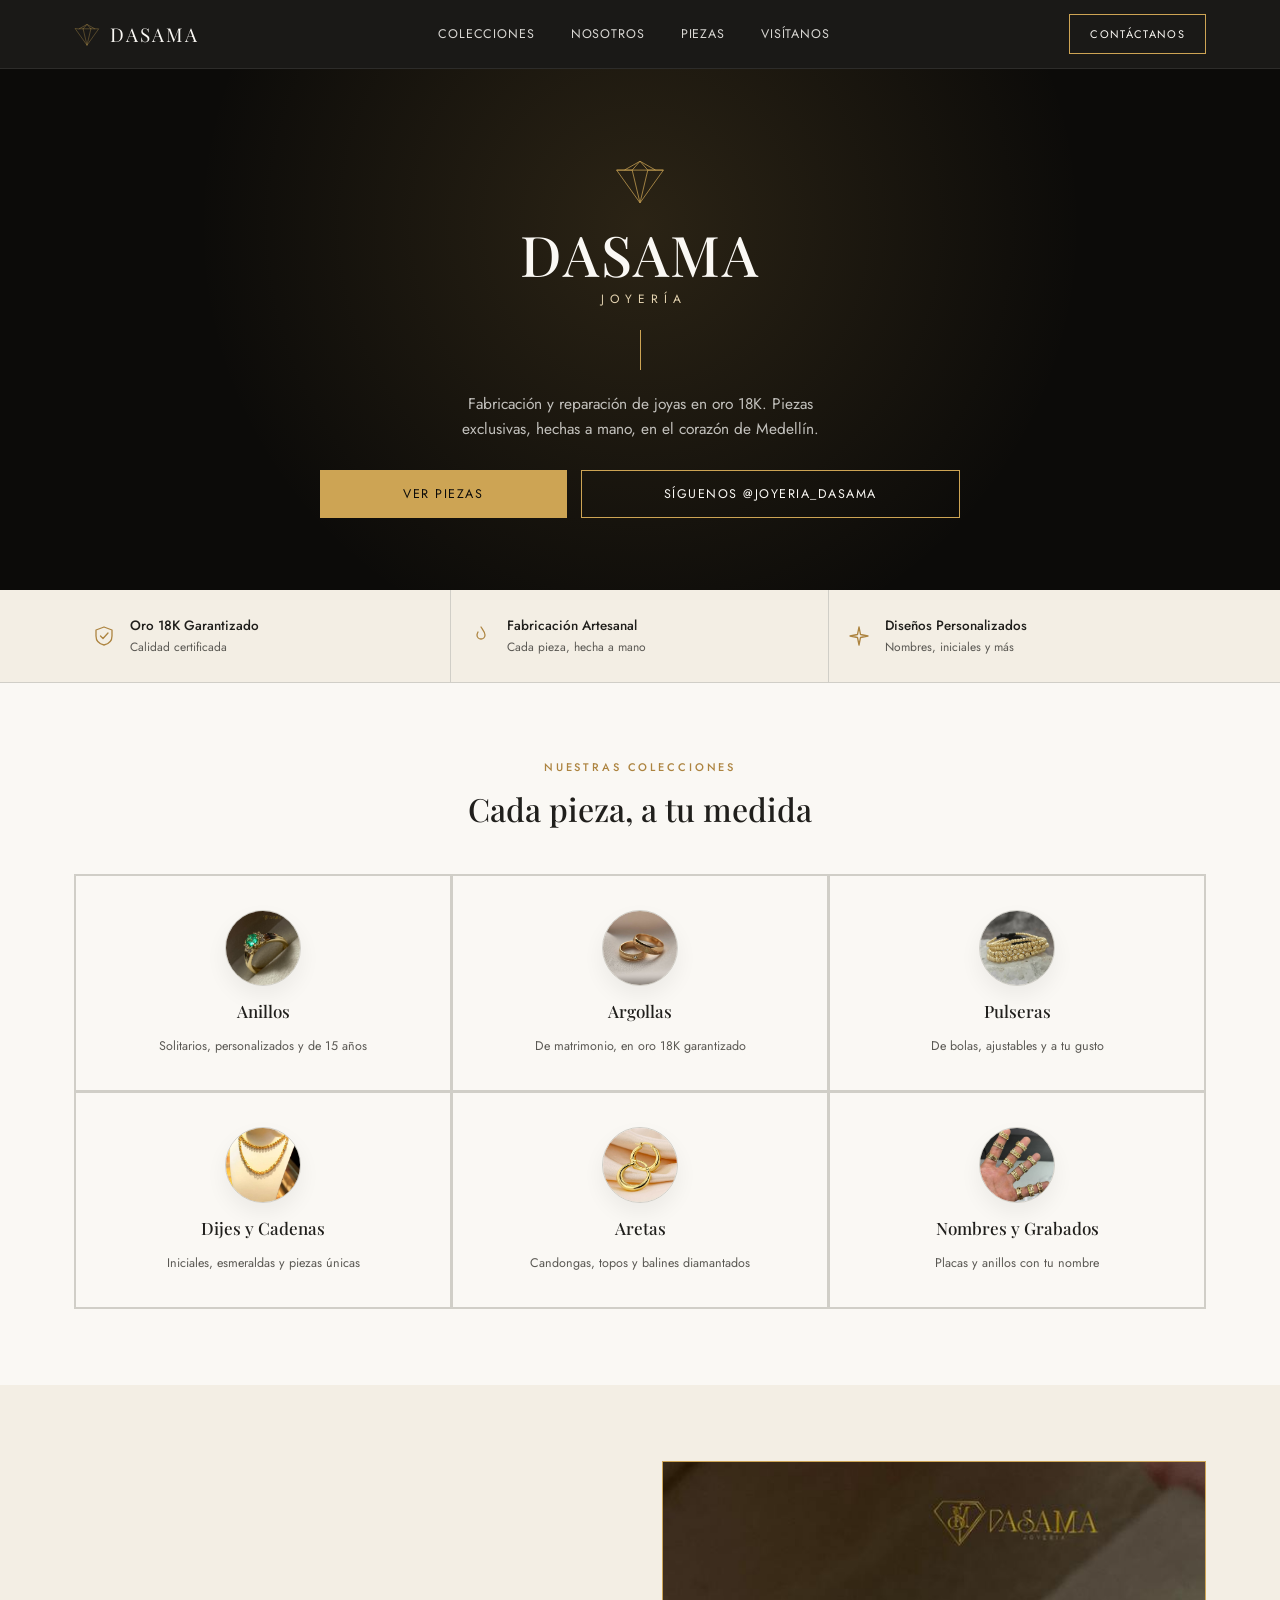
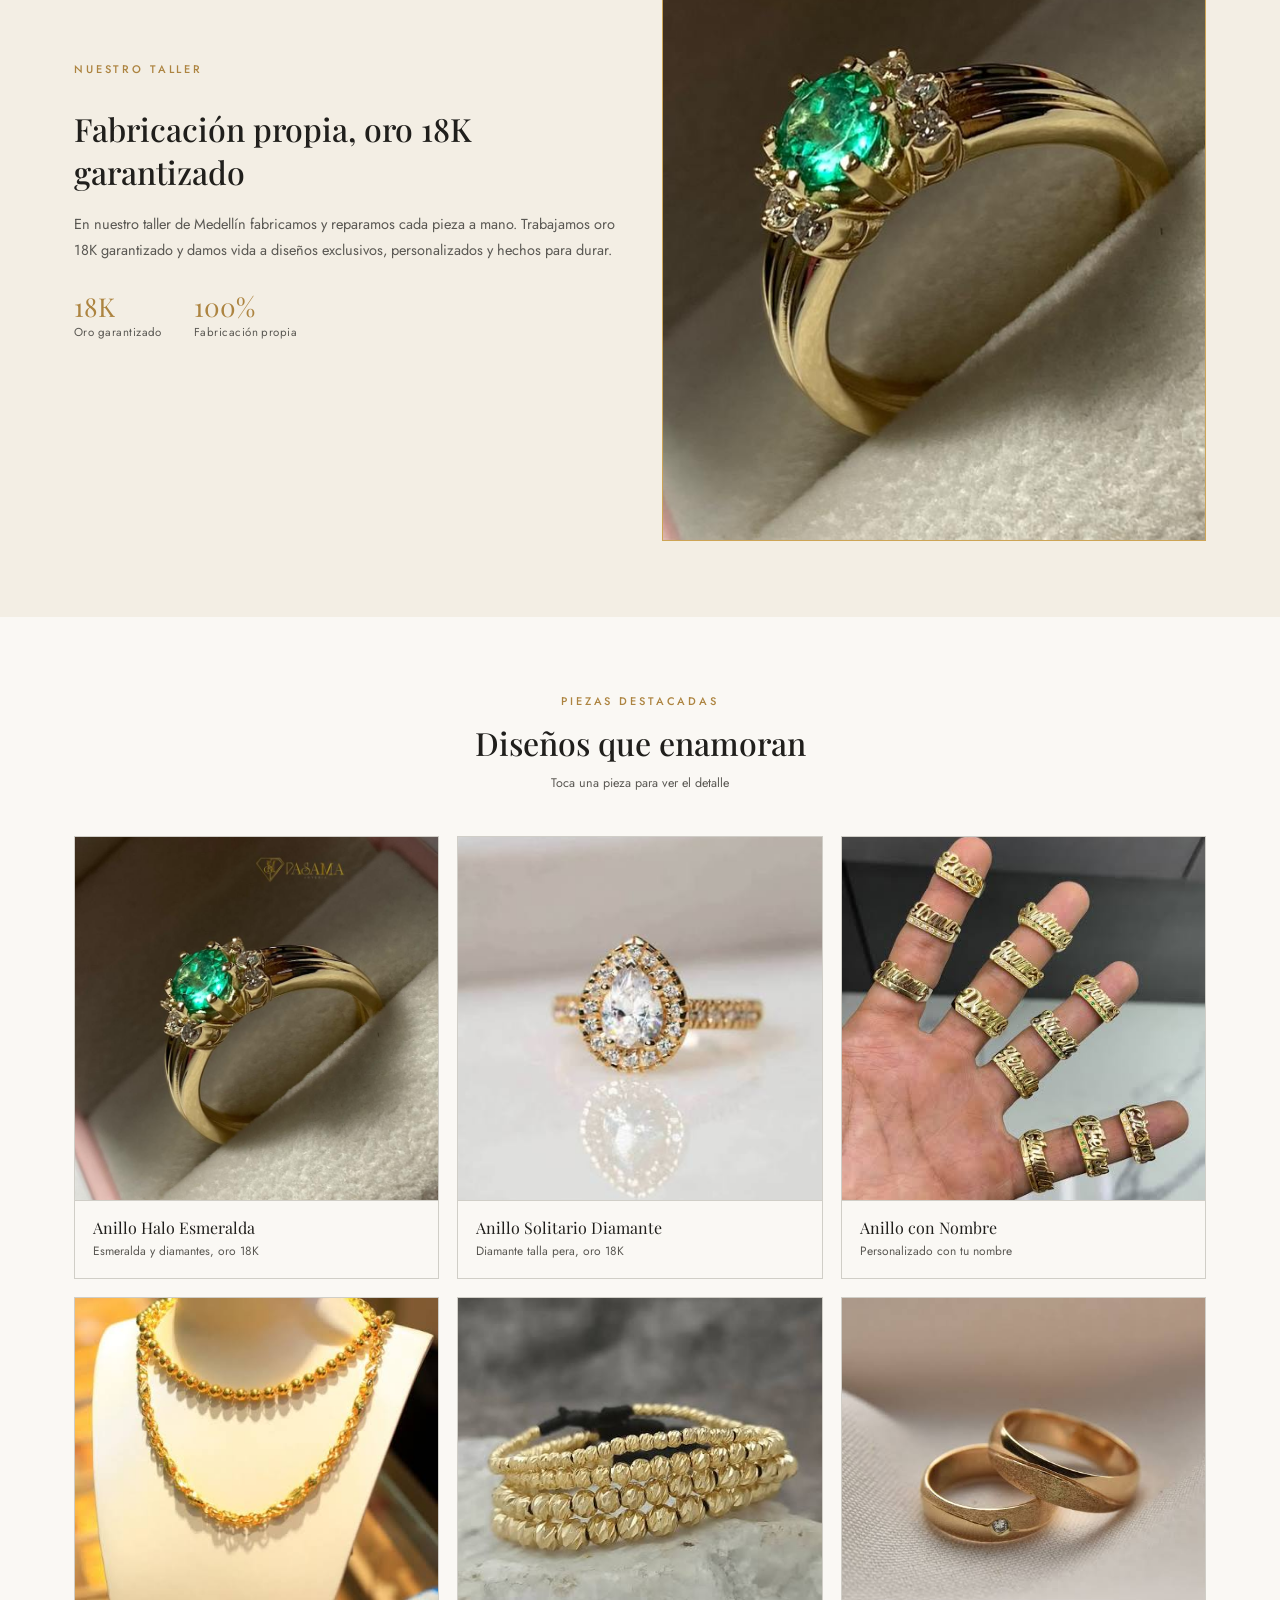
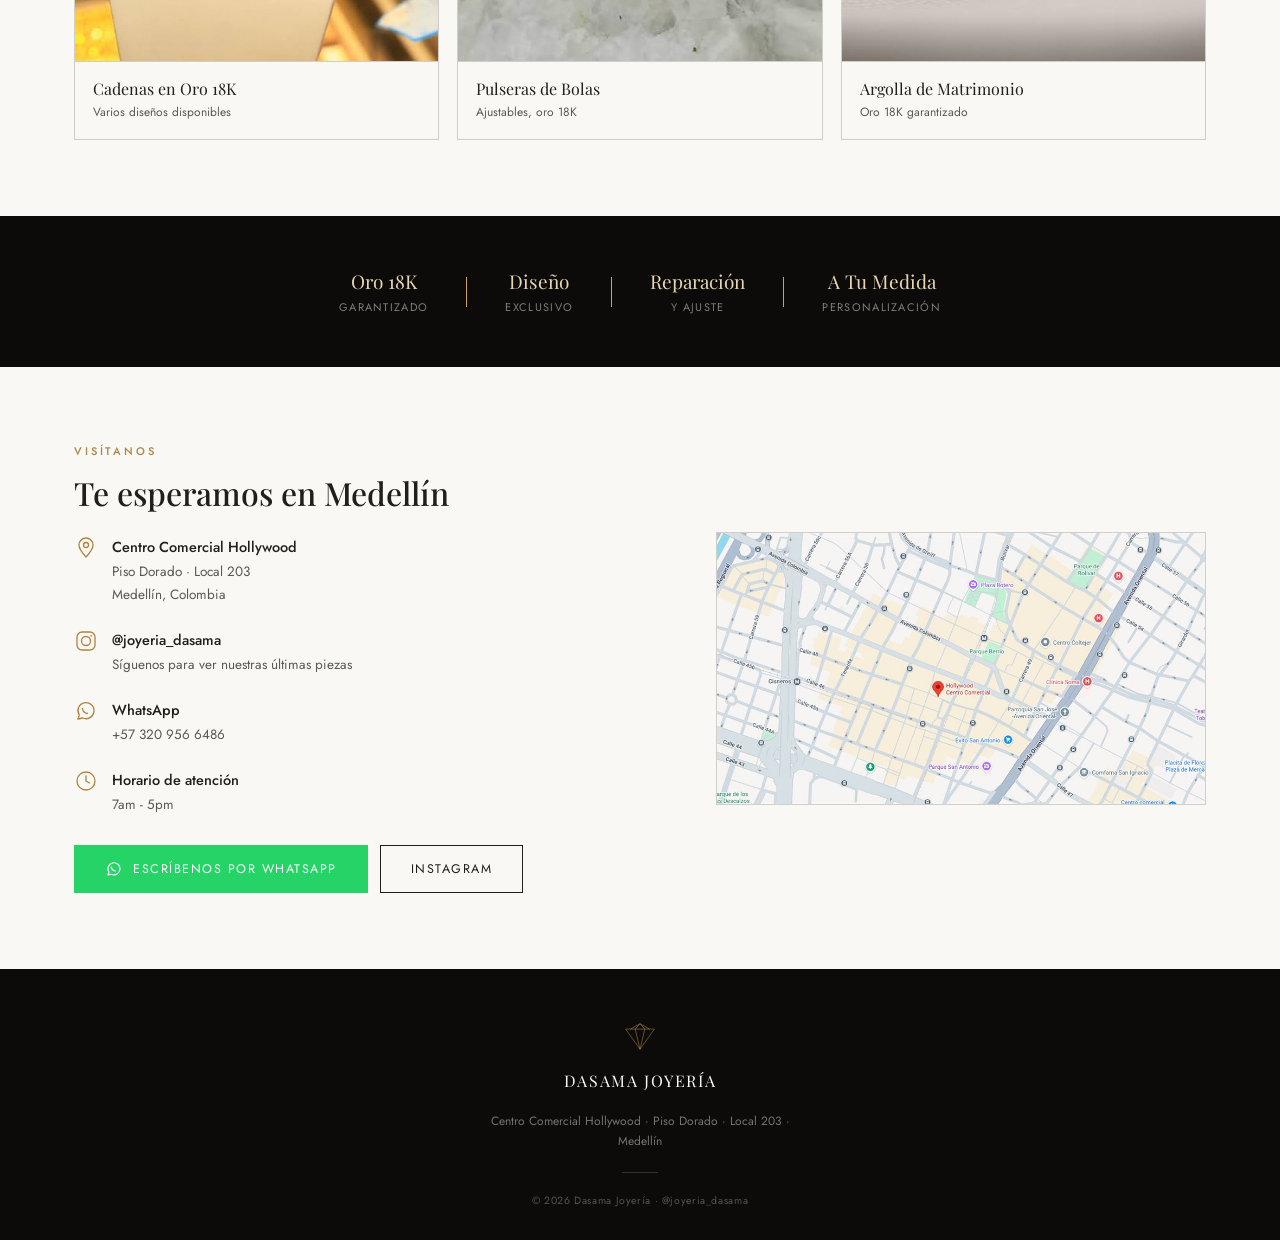
==== index.html @ 976add79 "vista previa" ====
<!DOCTYPE html>
<html lang="es">
<head>
  <meta charset="UTF-8">
  <meta name="viewport" content="width=device-width, initial-scale=1.0">
  <title>Dasama Joyería</title>
  <meta name="description" content="Dasama Joyería — fabricación y reparación de joyas en oro 18K. Centro Comercial Hollywood, Piso Dorado, Local 203, Medellín.">
  <link rel="icon" href="data:image/svg+xml,%3Csvg xmlns='http://www.w3.org/2000/svg' viewBox='0 0 100 90'%3E%3Cpath d='M20 25 L50 8 L80 25 L95 25 L50 88 L5 25 Z' fill='none' stroke='%23111' stroke-width='4'/%3E%3C/svg%3E">
  <link rel="preconnect" href="https://fonts.googleapis.com">
  <link rel="stylesheet" href="https://fonts.googleapis.com/css2?family=Playfair+Display:wght@400;500;600;700&family=Jost:wght@300;400;500;600&display=swap">
  <link rel="stylesheet" href="styles.css">
</head>
<body>

<div class="page">

  <!-- NAV -->
  <header class="nav">
    <div class="container nav-inner">
      <div class="brand">
        <svg class="icon" viewBox="0 0 100 90" style="width:26px; height:24px; stroke:var(--gold);">
          <path d="M20 25 L50 8 L80 25 L95 25 L50 88 L5 25 Z"/>
          <path d="M20 25 L80 25"/>
          <path d="M35 25 L50 8 L65 25"/>
          <path d="M35 25 L50 88"/>
          <path d="M65 25 L50 88"/>
        </svg>
        <span class="brand-name">DASAMA</span>
      </div>
      <nav class="nav-links" id="navLinks">
        <a href="#colecciones">Colecciones</a>
        <a href="#taller">Nosotros</a>
        <a href="#destacados">Piezas</a>
        <a href="#visitanos">Visítanos</a>
      </nav>
      <a href="#visitanos" class="btn btn-outline nav-cta">Contáctanos</a>
      <button class="nav-burger" id="navBurger" aria-label="Abrir menú" aria-expanded="false" aria-controls="navLinks">
        <svg viewBox="0 0 24 24" class="burger-icon"><path d="M4 7h16"/><path d="M4 12h16"/><path d="M4 17h16"/></svg>
      </button>
    </div>
  </header>

  <!-- HERO -->
  <section class="hero">
    <div class="hero-glow"></div>
    <div class="hero-inner">
      <svg viewBox="0 0 100 90" class="hero-mark">
        <path d="M20 25 L50 8 L80 25 L95 25 L50 88 L5 25 Z"/>
        <path d="M20 25 L80 25"/>
        <path d="M35 25 L50 8 L65 25"/>
        <path d="M35 25 L50 88"/>
        <path d="M65 25 L50 88"/>
        <path d="M5 25 L35 25"/>
        <path d="M65 25 L95 25"/>
      </svg>
      <div class="hero-word">
        <h1 class="hero-title">DASAMA</h1>
        <p class="hero-sub">Joyería</p>
      </div>
      <div class="divider"></div>
      <p class="hero-tagline">Fabricación y reparación de joyas en oro 18K. Piezas exclusivas, hechas a mano, en el corazón de Medellín.</p>
      <div class="hero-actions">
        <a href="#destacados" class="btn btn-gold">Ver Piezas</a>
        <a href="https://www.instagram.com/joyeria_dasama/" target="_blank" rel="noopener" class="btn btn-outline">Síguenos @joyeria_dasama</a>
      </div>
    </div>
  </section>

  <!-- TRUST STRIP -->
  <section class="trust">
    <div class="container trust-grid">
      <div class="trust-item">
        <svg class="icon" viewBox="0 0 24 24"><path d="M12 3 L20 6 V12 C20 17 16.5 20 12 21 C7.5 20 4 17 4 12 V6 Z"/><path d="M8.5 12 L11 14.5 L16 9"/></svg>
        <div>
          <p class="trust-title">Oro 18K Garantizado</p>
          <p class="trust-sub">Calidad certificada</p>
        </div>
      </div>
      <div class="trust-item">
        <svg class="icon" viewBox="0 0 24 24"><path d="M12 3c2 3 4 5 4 8a4 4 0 0 1-8 0c0-1 .5-2 1-3"/></svg>
        <div>
          <p class="trust-title">Fabricación Artesanal</p>
          <p class="trust-sub">Cada pieza, hecha a mano</p>
        </div>
      </div>
      <div class="trust-item">
        <svg class="icon" viewBox="0 0 24 24"><path d="M12 3 L13.5 10.5 L21 12 L13.5 13.5 L12 21 L10.5 13.5 L3 12 L10.5 10.5 Z"/></svg>
        <div>
          <p class="trust-title">Diseños Personalizados</p>
          <p class="trust-sub">Nombres, iniciales y más</p>
        </div>
      </div>
    </div>
  </section>

  <!-- COLECCIONES -->
  <section id="colecciones" class="section">
    <div class="container">
      <div class="section-head">
        <p class="eyebrow">Nuestras Colecciones</p>
        <h2 class="section-title">Cada pieza, a tu medida</h2>
      </div>
      <div class="grid grid-6 grid-lines">

        <div class="card coll-card">
          <span class="medal">
            <img src="images/anillo-esmeralda.jpg" alt="Anillos Dasama Joyería">
          </span>
          <h3>Anillos</h3>
          <p class="muted">Solitarios, personalizados y de 15 años</p>
        </div>

        <div class="card coll-card">
          <span class="medal">
            <img src="images/argolla-matrimonio.jpg" alt="Argollas Dasama Joyería">
          </span>
          <h3>Argollas</h3>
          <p class="muted">De matrimonio, en oro 18K garantizado</p>
        </div>

        <div class="card coll-card">
          <span class="medal">
            <img src="images/manillas.jpg" alt="Pulseras Dasama Joyería">
          </span>
          <h3>Pulseras</h3>
          <p class="muted">De bolas, ajustables y a tu gusto</p>
        </div>

        <div class="card coll-card">
          <span class="medal">
            <img src="images/cadena.jpg" alt="Dijes y cadenas Dasama Joyería">
          </span>
          <h3>Dijes y Cadenas</h3>
          <p class="muted">Iniciales, esmeraldas y piezas únicas</p>
        </div>

        <div class="card coll-card">
          <span class="medal">
            <img src="images/aretes.jpg" alt="Aretas Dasama Joyería">
          </span>
          <h3>Aretas</h3>
          <p class="muted">Candongas, topos y balines diamantados</p>
        </div>

        <div class="card coll-card">
          <span class="medal">
            <img src="images/anillo-nombre.jpg" alt="Nombres y grabados Dasama Joyería">
          </span>
          <h3>Nombres y Grabados</h3>
          <p class="muted">Placas y anillos con tu nombre</p>
        </div>

      </div>
    </div>
  </section>

  <!-- TALLER / SOBRE NOSOTROS -->
  <section id="taller" class="section section-cream">
    <div class="container split">
      <div class="taller-copy">
        <p class="eyebrow">Nuestro Taller</p>
        <h2 class="section-title">Fabricación propia, oro 18K garantizado</h2>
        <p class="body-text">En nuestro taller de Medellín fabricamos y reparamos cada pieza a mano. Trabajamos oro 18K garantizado y damos vida a diseños exclusivos, personalizados y hechos para durar.</p>
        <div class="stat-row">
          <div>
            <p class="stat-num">18K</p>
            <p class="stat-label">Oro garantizado</p>
          </div>
          <div>
            <p class="stat-num">100%</p>
            <p class="stat-label">Fabricación propia</p>
          </div>
        </div>
      </div>
      <div class="taller-photo">
        <img src="images/anillo-esmeralda.jpg" alt="Anillo en oro 18K con esmeralda, fabricado por Dasama Joyería" loading="lazy">
      </div>
    </div>
  </section>

  <!-- DESTACADOS -->
  <section id="destacados" class="section">
    <div class="container">
      <div class="section-head">
        <p class="eyebrow">Piezas Destacadas</p>
        <h2 class="section-title">Diseños que enamoran</h2>
        <p class="section-hint">Toca una pieza para ver el detalle</p>
      </div>

      <div class="grid grid-6 grid-gap">

        <a class="product-card" href="producto.html?p=anillo-halo-esmeralda">
          <span class="product-thumb">
            <img src="images/anillo-esmeralda.jpg" alt="Anillo Halo Esmeralda, Dasama Joyería">
          </span>
          <span class="product-info">
            <span class="product-name">Anillo Halo Esmeralda</span>
            <span class="product-tag">Esmeralda y diamantes, oro 18K</span>
          </span>
        </a>

        <a class="product-card" href="producto.html?p=anillo-solitario-diamante">
          <span class="product-thumb">
            <img src="images/anillo-diamante-pera.jpg" alt="Anillo Solitario Diamante, Dasama Joyería">
          </span>
          <span class="product-info">
            <span class="product-name">Anillo Solitario Diamante</span>
            <span class="product-tag">Diamante talla pera, oro 18K</span>
          </span>
        </a>

        <a class="product-card" href="producto.html?p=anillo-con-nombre">
          <span class="product-thumb">
            <img src="images/anillo-nombre.jpg" alt="Anillo con Nombre, Dasama Joyería">
          </span>
          <span class="product-info">
            <span class="product-name">Anillo con Nombre</span>
            <span class="product-tag">Personalizado con tu nombre</span>
          </span>
        </a>

        <a class="product-card" href="producto.html?p=cadenas-oro-18k">
          <span class="product-thumb">
            <img src="images/cadena.jpg" alt="Cadenas en Oro 18K, Dasama Joyería">
          </span>
          <span class="product-info">
            <span class="product-name">Cadenas en Oro 18K</span>
            <span class="product-tag">Varios diseños disponibles</span>
          </span>
        </a>

        <a class="product-card" href="producto.html?p=pulseras-de-bolas">
          <span class="product-thumb">
            <img src="images/manillas.jpg" alt="Pulseras de Bolas, Dasama Joyería">
          </span>
          <span class="product-info">
            <span class="product-name">Pulseras de Bolas</span>
            <span class="product-tag">Ajustables, oro 18K</span>
          </span>
        </a>

        <a class="product-card" href="producto.html?p=argolla-matrimonio">
          <span class="product-thumb">
            <img src="images/argolla-matrimonio.jpg" alt="Argolla de Matrimonio, Dasama Joyería">
          </span>
          <span class="product-info">
            <span class="product-name">Argolla de Matrimonio</span>
            <span class="product-tag">Oro 18K garantizado</span>
          </span>
        </a>

      </div>
    </div>
  </section>

  <!-- GARANTIA BAND -->
  <section class="promise">
    <div class="container promise-row">
      <div class="promise-item">
        <p class="promise-num">Oro 18K</p>
        <p class="promise-label">Garantizado</p>
      </div>
      <div class="divider promise-divider"></div>
      <div class="promise-item">
        <p class="promise-num">Diseño</p>
        <p class="promise-label">Exclusivo</p>
      </div>
      <div class="divider promise-divider"></div>
      <div class="promise-item">
        <p class="promise-num">Reparación</p>
        <p class="promise-label">Y Ajuste</p>
      </div>
      <div class="divider promise-divider"></div>
      <div class="promise-item">
        <p class="promise-num">A Tu Medida</p>
        <p class="promise-label">Personalización</p>
      </div>
    </div>
  </section>

  <!-- VISITANOS -->
  <section id="visitanos" class="section">
    <div class="container split split-reverse">
      <div class="visit-copy">
        <div>
          <p class="eyebrow">Visítanos</p>
          <h2 class="section-title">Te esperamos en Medellín</h2>
        </div>
        <div class="visit-row">
          <svg class="icon" viewBox="0 0 24 24"><path d="M12 21s7-7.5 7-12a7 7 0 1 0-14 0c0 4.5 7 12 7 12z"/><circle cx="12" cy="9" r="2.5"/></svg>
          <div>
            <p class="visit-title">Centro Comercial Hollywood</p>
            <p class="visit-sub">Piso Dorado · Local 203<br>Medellín, Colombia</p>
          </div>
        </div>
        <div class="visit-row">
          <svg class="icon" viewBox="0 0 24 24"><rect x="3" y="3" width="18" height="18" rx="5"/><circle cx="12" cy="12" r="4.5"/><circle cx="17.2" cy="6.8" r="0.9" fill="var(--gold-2)" stroke="none"/></svg>
          <div>
            <p class="visit-title">@joyeria_dasama</p>
            <p class="visit-sub">Síguenos para ver nuestras últimas piezas</p>
          </div>
        </div>
        <div class="visit-row">
          <svg class="icon" viewBox="0 0 24 24"><path d="M4 20l1.3-3.9A8 8 0 1 1 8.7 19L4 20z"/><path d="M8.5 9.5c.3 2.5 2.5 4.7 5 5"/></svg>
          <div>
            <p class="visit-title">WhatsApp</p>
            <p class="visit-sub">+57 320 956 6486</p>
          </div>
        </div>
        <div class="visit-row">
          <svg class="icon" viewBox="0 0 24 24"><circle cx="12" cy="12" r="9"/><path d="M12 7v5l3.5 2"/></svg>
          <div>
            <p class="visit-title">Horario de atención</p>
            <p class="visit-sub">7am - 5pm</p>
          </div>
        </div>
        <div class="visit-actions">
          <a href="https://wa.me/573209566486" target="_blank" rel="noopener" class="btn btn-whatsapp">
            <svg viewBox="0 0 24 24" class="wa-icon"><path d="M4 20l1.3-3.9A8 8 0 1 1 8.7 19L4 20z"/><path d="M8.5 9.5c.3 2.5 2.5 4.7 5 5"/></svg>
            Escríbenos por WhatsApp
          </a>
          <a href="https://www.instagram.com/joyeria_dasama/" target="_blank" rel="noopener" class="btn btn-outline-dark">Instagram</a>
        </div>
      </div>
      <a class="visit-map" href="https://www.google.com/maps/search/?api=1&query=Centro+Comercial+Hollywood+Medell%C3%ADn" target="_blank" rel="noopener">
        <img src="images/mapa-ubicacion.jpg" alt="Ubicación de Dasama Joyería, Centro Comercial Hollywood, Medellín">
      </a>
    </div>
  </section>

  <!-- FOOTER -->
  <footer class="footer">
    <div class="container footer-inner">
      <svg viewBox="0 0 100 90" class="footer-mark">
        <path d="M20 25 L50 8 L80 25 L95 25 L50 88 L5 25 Z"/>
        <path d="M20 25 L80 25"/>
        <path d="M35 25 L50 8 L65 25"/>
        <path d="M35 25 L50 88"/>
        <path d="M65 25 L50 88"/>
      </svg>
      <p class="footer-brand">DASAMA JOYERÍA</p>
      <p class="footer-address">Centro Comercial Hollywood · Piso Dorado · Local 203 · Medellín</p>
      <div class="footer-rule"></div>
      <p class="footer-copy">© 2026 Dasama Joyería · @joyeria_dasama</p>
    </div>
  </footer>

</div>

<script src="script.js"></script>
</body>
</html>
---- styles.css ----
:root{
  --black: oklch(15% 0.004 90);
  --white: oklch(98% 0.006 90);
  --cream: oklch(95% 0.014 85);
  --ink: oklch(24% 0.006 90);
  --sub: oklch(46% 0.008 90);
  --gold: oklch(74% 0.11 82);
  --gold-2: oklch(64% 0.10 78);
  --gold-soft: oklch(88% 0.05 85);
  --line: oklch(85% 0.01 90);
  --nav-h: 68px;
}

*{box-sizing:border-box;}
html{scroll-behavior:smooth;}
body{
  margin:0;
  font-family:'Jost','Century Gothic',sans-serif;
  color:var(--ink);
  background:var(--white);
  -webkit-font-smoothing:antialiased;
}
h1,h2,h3{font-family:'Playfair Display',Georgia,serif;margin:0;font-weight:500;}
p{margin:0;}
img{max-width:100%;display:block;}

a{color:var(--gold-2);text-decoration:none;}
a:hover{color:var(--gold);}

.page{width:100%;overflow:hidden;}
.container{max-width:1180px;margin:0 auto;padding:0 24px;}

.eyebrow{font-size:11px;letter-spacing:.26em;text-transform:uppercase;color:var(--gold-2);font-weight:500;}

.divider{width:1px;height:40px;background:var(--gold);}

.btn{
  display:inline-flex;
  align-items:center;
  justify-content:center;
  gap:10px;
  min-height:48px;
  padding:0 30px;
  font-family:'Jost',sans-serif;
  font-size:12.5px;
  letter-spacing:.12em;
  text-transform:uppercase;
  cursor:pointer;
  white-space:nowrap;
  border-radius:0;
}
.btn-gold{background:var(--gold);color:var(--black);border:1px solid var(--gold);}
.btn-outline{background:transparent;color:var(--white);border:1px solid var(--gold);}
.btn-outline-dark{background:transparent;color:var(--ink);border:1px solid var(--ink);}
.btn-whatsapp{background:#25D366;color:#fff;border:1px solid #25D366;}
.btn-whatsapp:hover{background:#1ebc59;color:#fff;}
.wa-icon{width:18px;height:18px;stroke:#fff;fill:none;stroke-width:1.6;stroke-linecap:round;stroke-linejoin:round;}

.icon{
  width:24px;
  height:24px;
  stroke:var(--gold-2);
  fill:none;
  stroke-width:1.3;
  stroke-linecap:round;
  stroke-linejoin:round;
  flex-shrink:0;
}

/* NAV */
.nav{
  position:sticky;
  top:0;
  z-index:60;
  width:100%;
  background:oklch(15% 0.004 90 / 0.94);
  backdrop-filter:blur(6px);
  border-bottom:1px solid oklch(100% 0 0 / 0.08);
}
.nav-inner{display:flex;align-items:center;justify-content:space-between;height:var(--nav-h);gap:16px;}
.brand{display:flex;align-items:center;gap:10px;}
.brand-name{font-family:'Playfair Display',serif;font-size:19px;letter-spacing:.1em;color:var(--white);}
.nav-links{display:flex;align-items:center;gap:36px;}
.nav-links a{color:var(--white);font-size:12.5px;letter-spacing:.07em;text-transform:uppercase;opacity:.85;}
.nav-links a:hover{opacity:1;color:var(--gold);}
.nav-cta{height:40px;min-height:40px;padding:0 20px;font-size:11px;}
.nav-burger{
  display:none;
  align-items:center;
  justify-content:center;
  width:44px;
  height:44px;
  background:transparent;
  border:none;
  padding:0;
  cursor:pointer;
  margin-left:-6px;
}
.burger-icon{width:22px;height:22px;stroke:var(--white);fill:none;stroke-width:1.5;stroke-linecap:round;}
.nav-burger[aria-expanded="true"] .burger-icon path:nth-child(1){transform:translateY(5px) rotate(45deg);}
.nav-burger[aria-expanded="true"] .burger-icon path:nth-child(2){opacity:0;}
.nav-burger[aria-expanded="true"] .burger-icon path:nth-child(3){transform:translateY(-5px) rotate(-45deg);}
.burger-icon path{transform-origin:center;transition:transform .2s ease, opacity .2s ease;}

/* HERO */
.hero{position:relative;width:100%;background:var(--black);padding:88px 24px 72px;text-align:center;overflow:hidden;}
.hero-glow{position:absolute;inset:0;background-image:radial-gradient(circle at 50% 30%, oklch(74% 0.11 82 / 0.16), transparent 60%);pointer-events:none;}
.hero-inner{position:relative;max-width:640px;margin:0 auto;display:flex;flex-direction:column;align-items:center;gap:22px;}
.hero-mark{width:52px;height:47px;stroke:var(--gold);fill:none;stroke-width:1.4;stroke-linejoin:round;}
.hero-word{display:flex;flex-direction:column;align-items:center;gap:8px;}
.hero-title{font-size:56px;line-height:1;color:var(--white);letter-spacing:.03em;}
.hero-sub{font-size:12px;letter-spacing:.5em;text-transform:uppercase;color:var(--gold-soft);margin-left:8px;}
.hero-tagline{font-size:15.5px;line-height:1.6;color:oklch(90% 0.005 90 / 0.85);max-width:400px;}
.hero-actions{display:flex;gap:14px;flex-wrap:wrap;justify-content:center;margin-top:6px;width:100%;}
.hero-actions .btn{flex:1 1 auto;}

/* TRUST */
.trust{width:100%;background:var(--cream);border-bottom:1px solid var(--line);}
.trust-grid{display:grid;grid-template-columns:repeat(3,minmax(0,1fr));}
.trust-item{display:flex;align-items:center;gap:14px;padding:26px 18px;}
.trust-item:not(:last-child){border-right:1px solid var(--line);}
.trust-title{font-size:13.5px;font-weight:500;color:var(--ink);}
.trust-sub{font-size:12px;color:var(--sub);margin-top:3px;}

/* SECTIONS */
.section{width:100%;padding:76px 24px;}
.section-cream{background:var(--cream);}
.section-head{text-align:center;max-width:560px;margin:0 auto 44px;}
.section-title{font-size:32px;margin-top:12px;color:var(--ink);}
.section-hint{font-size:12.5px;color:var(--sub);margin-top:10px;}

.grid{display:grid;grid-template-columns:repeat(3,minmax(0,1fr));}
.grid-lines{gap:1px;background:var(--line);border:1px solid var(--line);}
.grid-gap{gap:18px;}

.card{border:1px solid var(--line);background:var(--white);}
.coll-card{padding:34px 20px;display:flex;flex-direction:column;align-items:center;gap:14px;text-align:center;}
.coll-card h3{font-size:17px;color:var(--ink);}
.muted{font-size:12.5px;color:var(--sub);line-height:1.6;}

/* MEDAL (circular icon / photo badge used on collection + fallback product tiles) */
.medal{
  width:76px;
  height:76px;
  border-radius:50%;
  display:flex;
  align-items:center;
  justify-content:center;
  overflow:hidden;
  background:radial-gradient(circle at 32% 28%, oklch(98% 0.008 85), var(--cream) 72%);
  border:1px solid var(--line);
  box-shadow:0 1px 0 oklch(100% 0 0 / 0.6) inset, 0 10px 22px oklch(15% 0.004 90 / 0.06);
  flex-shrink:0;
}
.medal img{width:100%;height:100%;object-fit:cover;}
.medal .icon{width:30px;height:30px;stroke-width:1.15;}
.medal-lg{width:112px;height:112px;}
.medal-lg .icon{width:42px;height:42px;}

.split{display:grid;grid-template-columns:1fr 1fr;gap:44px;align-items:center;}
.split-reverse{grid-template-columns:1.1fr 0.9fr;}

.taller-copy{display:flex;flex-direction:column;gap:18px;}
.body-text{font-size:14.5px;line-height:1.8;color:var(--sub);}
.stat-row{display:flex;gap:32px;margin-top:8px;}
.stat-num{font-family:'Playfair Display',serif;font-size:26px;color:var(--gold-2);}
.stat-label{font-size:11.5px;color:var(--sub);letter-spacing:.04em;}
.taller-photo{position:relative;aspect-ratio:4/5;background:var(--black);border:1px solid var(--gold);overflow:hidden;}
.taller-photo img{width:100%;height:100%;object-fit:cover;}

/* PRODUCT CARDS (clickable) */
.product-card{
  display:flex;
  flex-direction:column;
  border:1px solid var(--line);
  background:var(--white);
  padding:0;
  text-align:left;
  cursor:pointer;
  font-family:inherit;
  color:inherit;
  min-height:44px;
  transition:border-color .18s ease, transform .18s ease, box-shadow .18s ease;
}
.product-card:hover,
.product-card:focus-visible{
  border-color:var(--gold);
  transform:translateY(-3px);
  box-shadow:0 12px 24px oklch(15% 0.004 90 / 0.08);
  outline:none;
}
.product-thumb{
  aspect-ratio:1/1;
  background:var(--cream);
  display:flex;
  align-items:center;
  justify-content:center;
  overflow:hidden;
}
.product-thumb img{width:100%;height:100%;object-fit:cover;transition:transform .3s ease;}
.product-card:hover .product-thumb img{transform:scale(1.04);}
.product-thumb-icon{background:radial-gradient(circle at 50% 40%, var(--white), var(--cream) 75%);}
.product-info{padding:16px 18px 18px;border-top:1px solid var(--line);}
.product-name{display:block;font-family:'Playfair Display',serif;font-size:16px;color:var(--ink);}
.product-tag{display:block;font-size:12px;color:var(--sub);margin-top:4px;}

/* PROMISE BAND */
.promise{width:100%;background:var(--black);padding:52px 24px;}
.promise-row{display:flex;flex-wrap:wrap;align-items:center;justify-content:center;gap:38px;text-align:center;}
.promise-num{font-family:'Playfair Display',serif;font-size:19px;color:var(--gold-soft);}
.promise-label{font-size:11px;letter-spacing:.12em;text-transform:uppercase;color:oklch(90% 0 0 / 0.55);margin-top:5px;}
.promise-divider{height:30px;}

/* VISITANOS */
.visit-copy{display:flex;flex-direction:column;gap:22px;}
.visit-row{display:flex;gap:14px;}
.visit-title{font-size:14.5px;color:var(--ink);font-weight:500;}
.visit-sub{font-size:13.5px;color:var(--sub);margin-top:4px;line-height:1.7;}
.visit-actions{display:flex;gap:12px;flex-wrap:wrap;margin-top:6px;}
.visit-map{
  display:block;
  background:var(--cream);
  border:1px solid var(--line);
  min-height:260px;
  overflow:hidden;
  position:relative;
}
.visit-map img{width:100%;height:100%;min-height:260px;object-fit:cover;display:block;transition:transform .3s ease;}
.visit-map:hover img{transform:scale(1.03);}

/* FOOTER */
.footer{width:100%;background:var(--black);padding:52px 24px 32px;}
.footer-inner{display:flex;flex-direction:column;align-items:center;gap:20px;text-align:center;}
.footer-mark{width:32px;height:29px;stroke:var(--gold);fill:none;stroke-width:1.4;stroke-linejoin:round;}
.footer-brand{font-family:'Playfair Display',serif;font-size:16px;color:var(--white);letter-spacing:.1em;}
.footer-address{font-size:12px;color:oklch(90% 0 0 / 0.5);max-width:320px;line-height:1.7;}
.footer-rule{width:36px;height:1px;background:oklch(100% 0 0 / 0.15);}
.footer-copy{font-size:10.5px;letter-spacing:.06em;color:oklch(90% 0 0 / 0.35);}

/* BREADCRUMB (producto.html) */
.crumb{width:100%;padding:16px 24px;border-bottom:1px solid var(--line);}
.crumb-row{display:flex;align-items:center;flex-wrap:wrap;gap:6px;font-size:12.5px;color:var(--sub);}
.crumb-row a{color:var(--sub);}
.crumb-row a:hover{color:var(--gold-2);}
.crumb-current{color:var(--ink);font-weight:500;}

/* PRODUCT PAGE (producto.html) */
.product-page{width:100%;padding:56px 24px 90px;}
.product-grid{display:grid;grid-template-columns:1fr 1fr;gap:56px;align-items:start;}

.gallery-main{
  aspect-ratio:1/1;
  background:radial-gradient(circle at 50% 40%, var(--white), var(--cream) 75%);
  border:1px solid var(--line);
  display:flex;
  align-items:center;
  justify-content:center;
  overflow:hidden;
}
.gallery-main img{width:100%;height:100%;object-fit:cover;}
.gallery-main .icon{width:88px;height:88px;stroke-width:1;}
.gallery-thumbs{display:flex;gap:12px;margin-top:14px;}
.gallery-thumb{
  width:76px;
  height:76px;
  border:1px solid var(--line);
  background:var(--cream);
  padding:0;
  cursor:pointer;
  overflow:hidden;
}
.gallery-thumb img{width:100%;height:100%;object-fit:cover;display:block;}
.gallery-thumb.is-active{border-color:var(--gold);box-shadow:0 0 0 1px var(--gold);}

.product-detail{display:flex;flex-direction:column;gap:6px;}
.product-detail-title{font-size:34px;color:var(--ink);margin-top:10px;}
.product-detail-price{font-family:'Playfair Display',serif;font-size:24px;color:var(--ink);margin-top:16px;}
.product-detail-price sup{font-family:'Jost',sans-serif;font-size:12px;color:var(--sub);margin-left:4px;}
.product-detail-text{font-size:14.5px;line-height:1.8;color:var(--sub);margin-top:14px;}

.qty-row{display:flex;align-items:center;gap:16px;margin-top:26px;flex-wrap:wrap;}
.qty-stepper{display:flex;align-items:center;border:1px solid var(--line);}
.qty-btn{
  width:44px;
  height:48px;
  display:flex;
  align-items:center;
  justify-content:center;
  background:transparent;
  border:none;
  font-size:18px;
  color:var(--ink);
  cursor:pointer;
}
.qty-btn:hover{color:var(--gold-2);}
.qty-value{width:40px;text-align:center;font-size:14px;color:var(--ink);}
.buy-row{margin-top:14px;}
.buy-row .btn-whatsapp{width:100%;}
.buy-note{font-size:12px;color:var(--sub);margin-top:10px;line-height:1.6;}

.specs{margin-top:36px;padding-top:28px;border-top:1px solid var(--line);}
.specs-title{font-size:15px;color:var(--ink);margin-bottom:18px;}
.specs-grid{display:grid;grid-template-columns:1fr 1fr;gap:18px 24px;}
.spec-label{font-size:11px;letter-spacing:.1em;text-transform:uppercase;color:var(--gold-2);}
.spec-value{font-size:13.5px;color:var(--ink);margin-top:4px;font-weight:500;}

.related{margin-top:80px;}

/* RESPONSIVE */
@media (max-width:900px){
  .grid-6{grid-template-columns:repeat(2,minmax(0,1fr));}
  .split{grid-template-columns:1fr;gap:32px;}
  .split-reverse{grid-template-columns:1fr;}
  .split-reverse .visit-map{order:2;}
  .taller-photo{aspect-ratio:16/10;}
  .product-grid{grid-template-columns:1fr;gap:32px;}
}

@media (max-width:860px){
  .nav-links{
    display:flex;
    position:fixed;
    top:var(--nav-h);
    left:0;
    right:0;
    flex-direction:column;
    align-items:stretch;
    gap:0;
    background:var(--black);
    border-top:1px solid oklch(100% 0 0 / 0.08);
    padding:6px 24px 18px;
    transform:translateY(-8px);
    opacity:0;
    pointer-events:none;
    transition:opacity .18s ease, transform .18s ease;
  }
  .nav-links.open{opacity:1;transform:translateY(0);pointer-events:auto;}
  .nav-links a{padding:14px 0;border-bottom:1px solid oklch(100% 0 0 / 0.07);min-height:44px;display:flex;align-items:center;}
  .nav-cta{display:none;}
  .nav-burger{display:flex;}
}

@media (max-width:640px){
  .container{padding:0 18px;}
  .hero{padding:64px 18px 56px;}
  .hero-title{font-size:44px;}
  .hero-sub{letter-spacing:.4em;}
  .hero-tagline{font-size:14.5px;}
  .hero-actions{flex-direction:column;}
  .hero-actions .btn{width:100%;}
  .section{padding:56px 18px;}
  .section-title{font-size:26px;}
  .trust-grid{grid-template-columns:1fr;}
  .trust-item{border-right:none !important;border-bottom:1px solid var(--line);}
  .trust-item:last-child{border-bottom:none;}
  .grid-6{grid-template-columns:1fr;}
  .grid-lines{border:none;gap:12px;background:transparent;}
  .grid-lines .card{border:1px solid var(--line);}
  .promise-row{gap:24px;}
  .promise-divider{display:none;}
  .product-page{padding:40px 18px 64px;}
  .product-detail-title{font-size:28px;}
  .specs-grid{grid-template-columns:1fr;}
  .gallery-thumb{width:64px;height:64px;}
}
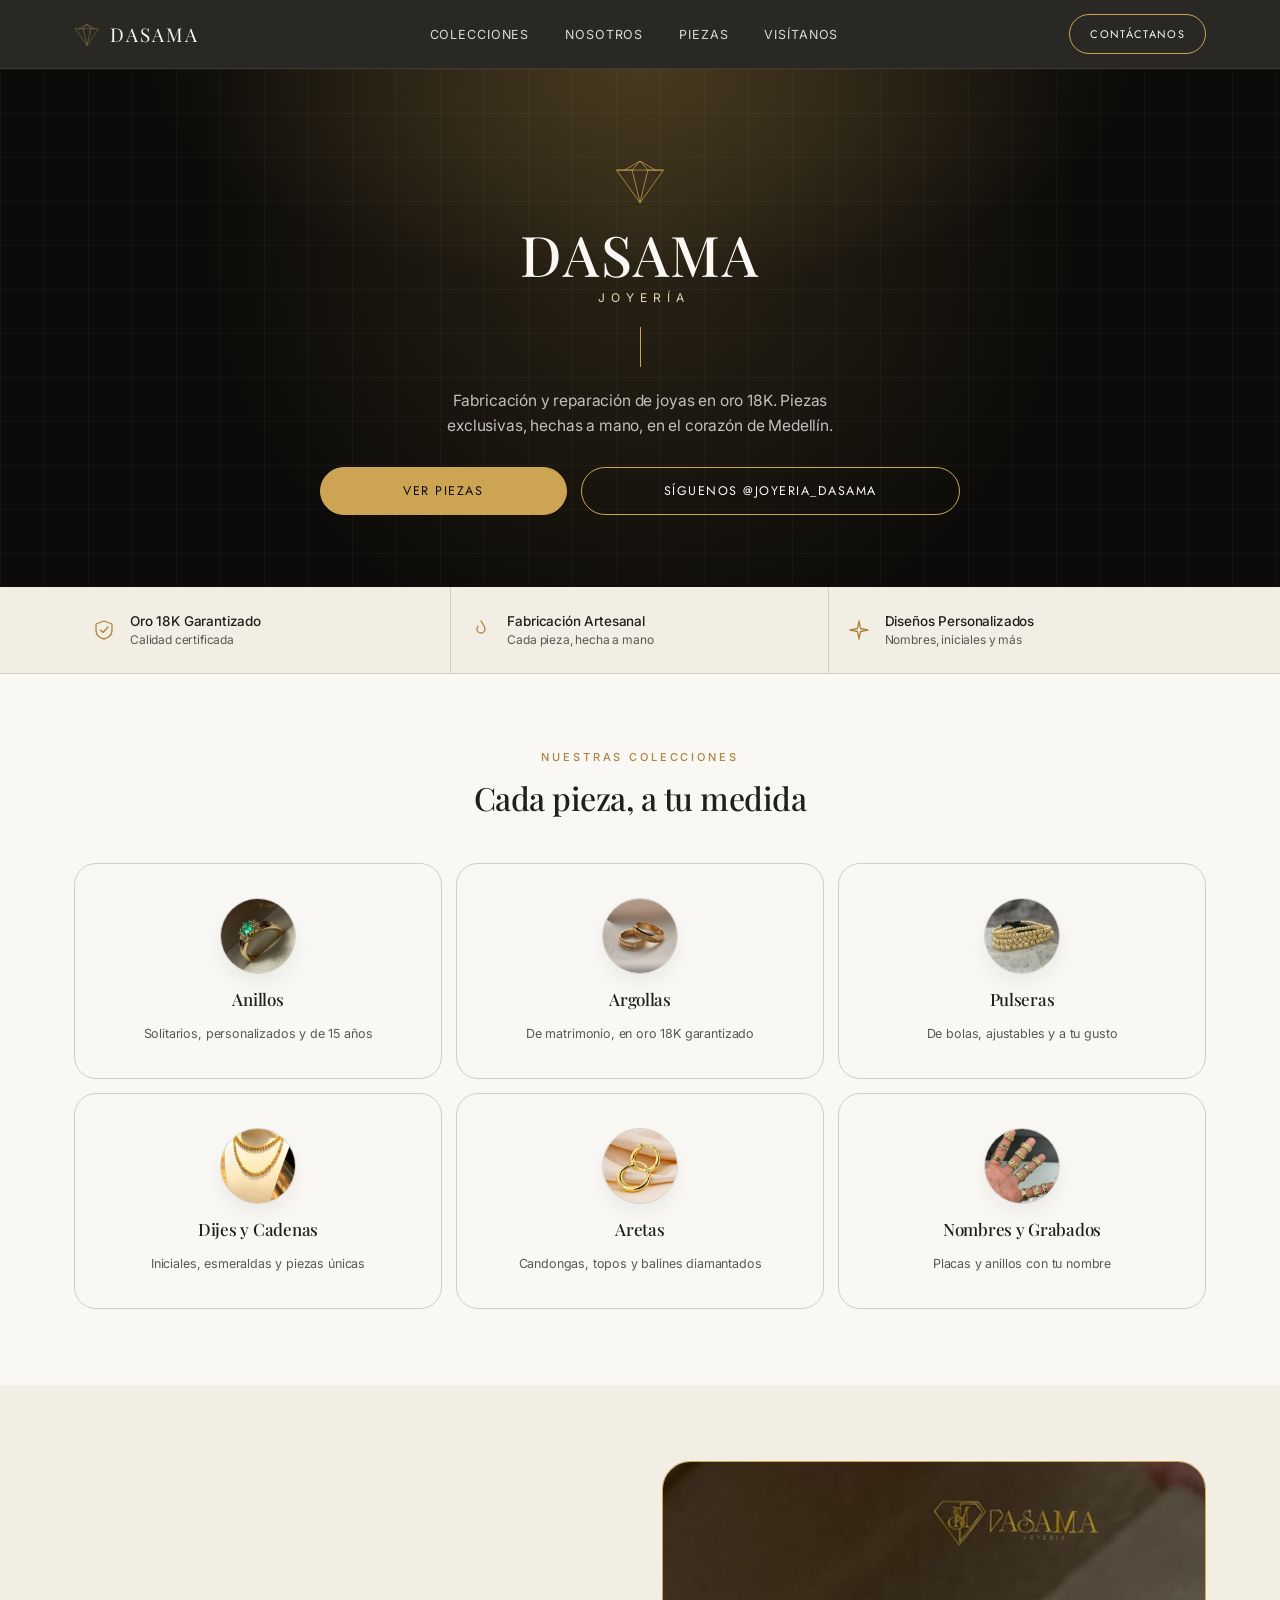
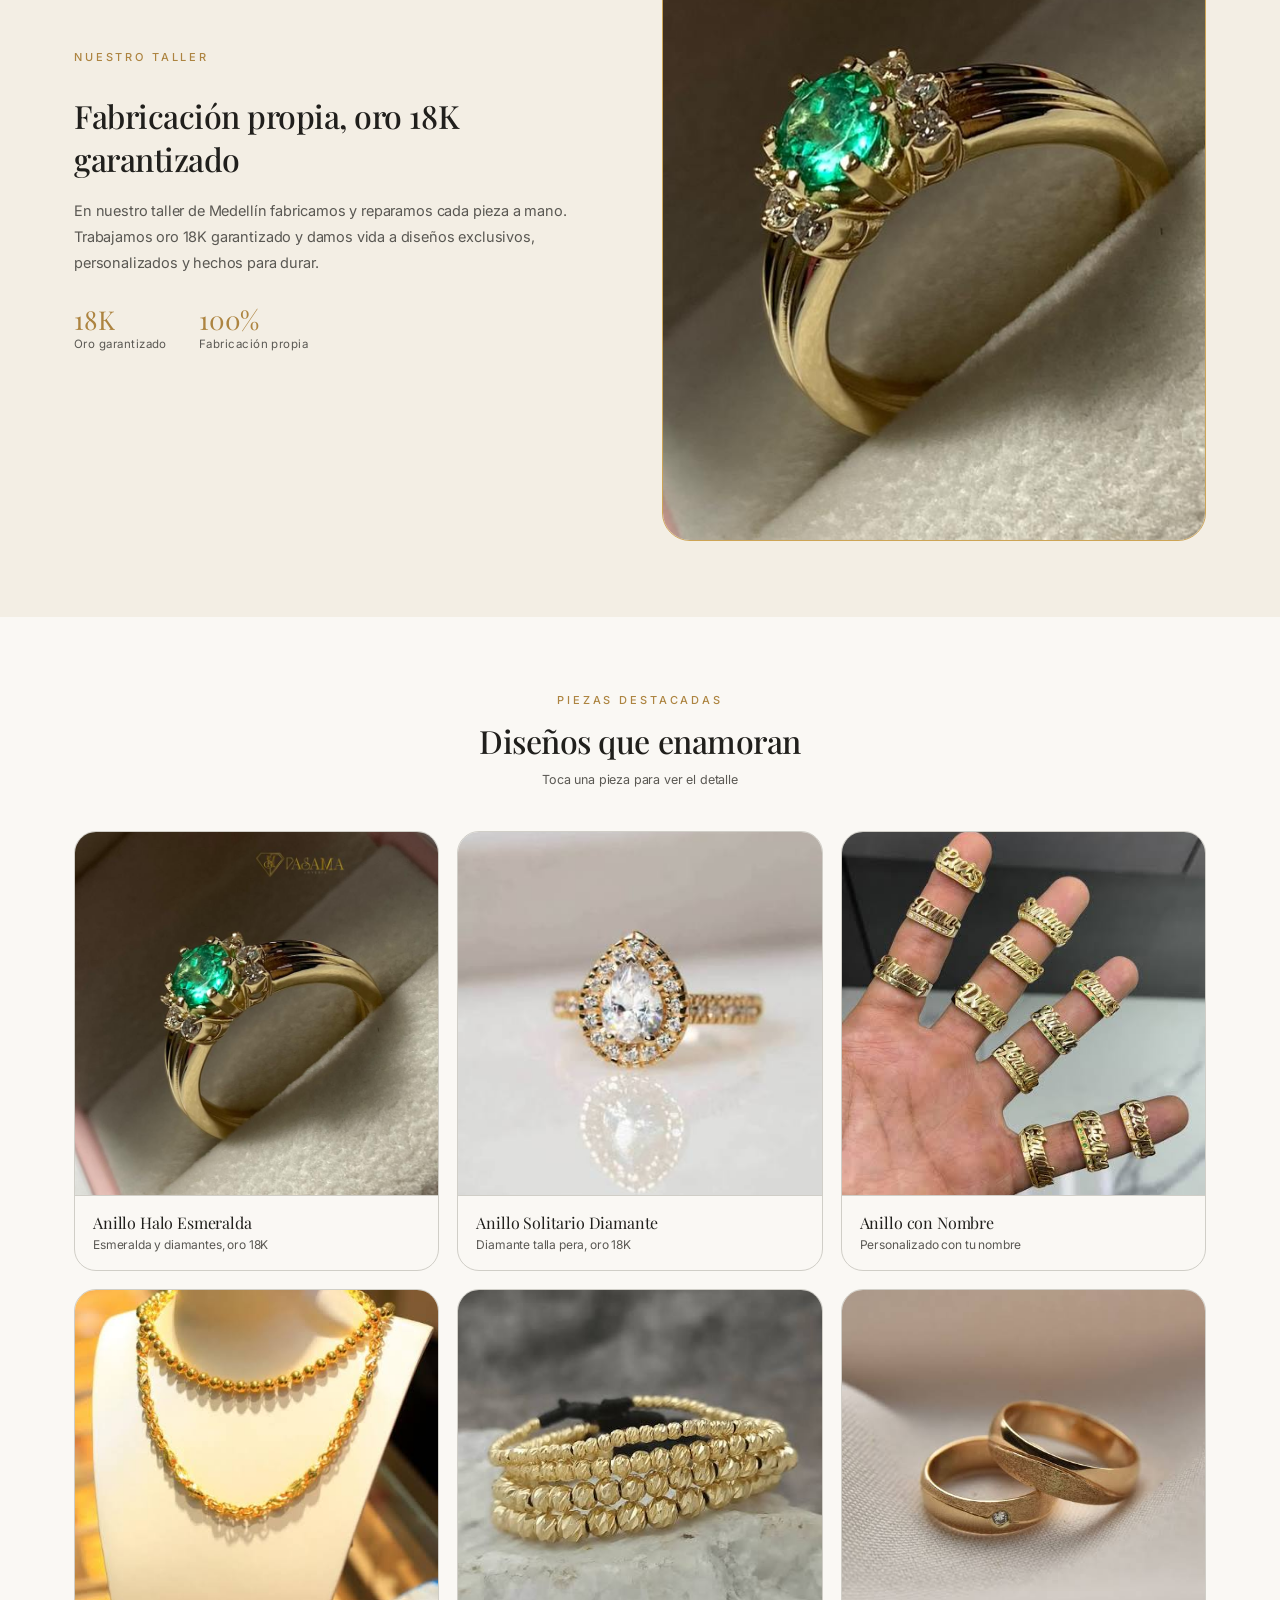
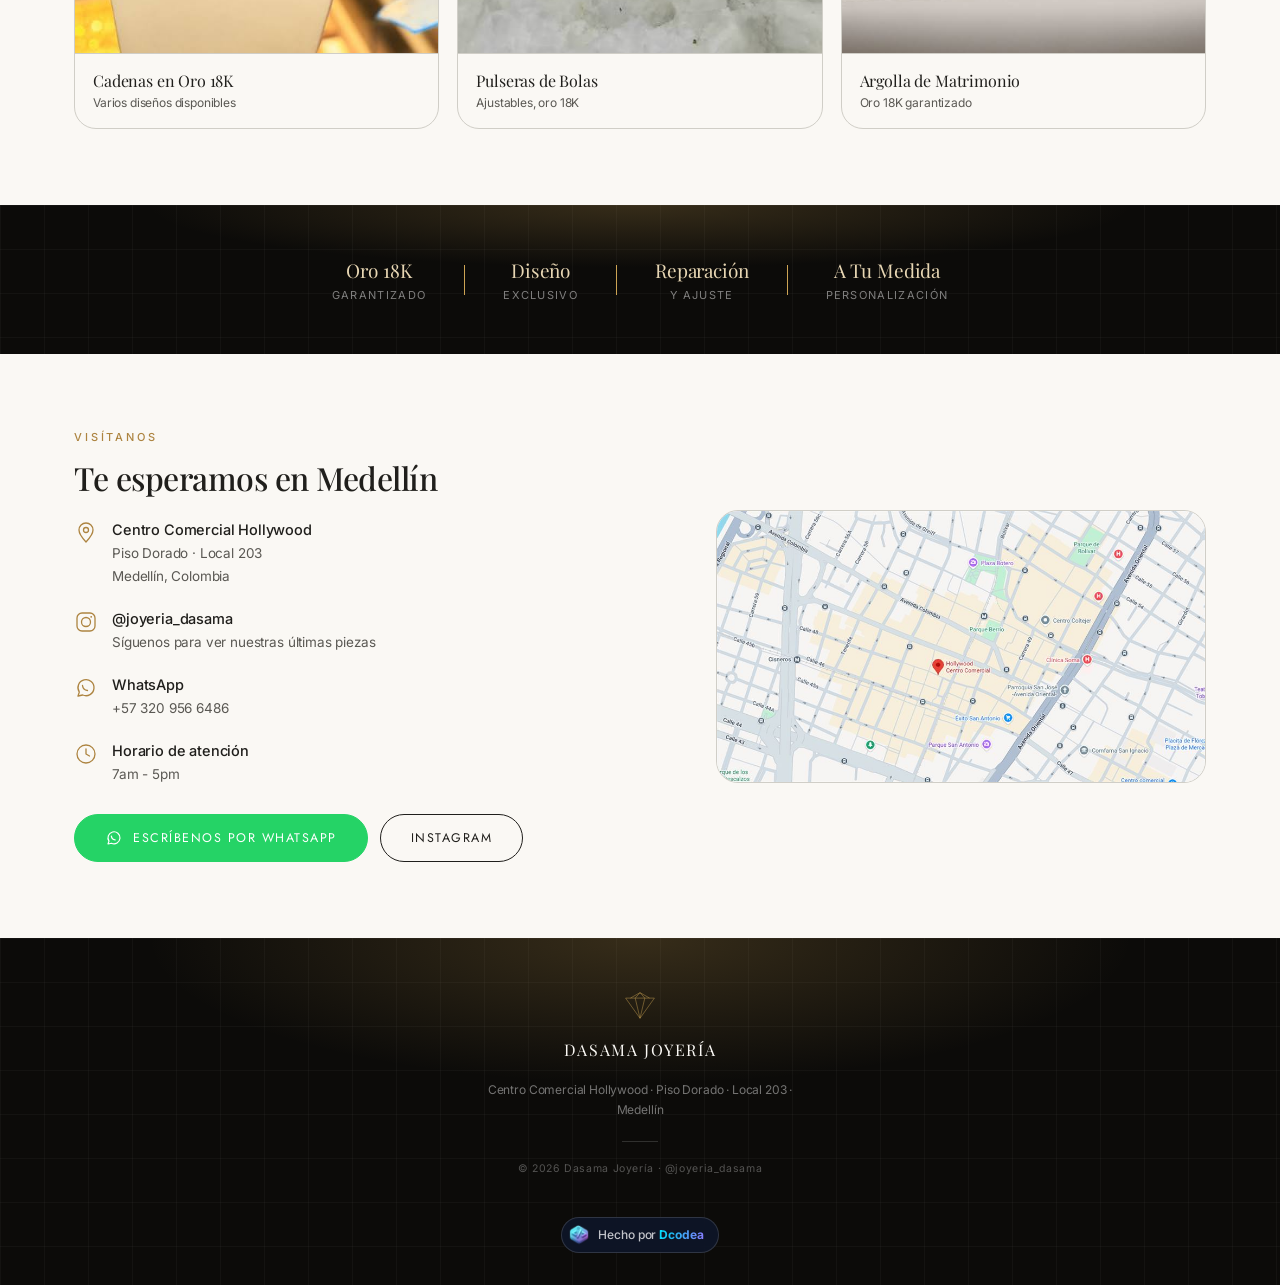
==== commit 2d7d9af5: "Rediseño con el ADN visual de Dcodea y despliegue a GitHub Pages Co-Authored-By: Claude Opus 5.5 <no" ====
--- a/index.html
+++ b/index.html
@@ -7,7 +7,8 @@
   <meta name="description" content="Dasama Joyería — fabricación y reparación de joyas en oro 18K. Centro Comercial Hollywood, Piso Dorado, Local 203, Medellín.">
   <link rel="icon" href="data:image/svg+xml,%3Csvg xmlns='http://www.w3.org/2000/svg' viewBox='0 0 100 90'%3E%3Cpath d='M20 25 L50 8 L80 25 L95 25 L50 88 L5 25 Z' fill='none' stroke='%23111' stroke-width='4'/%3E%3C/svg%3E">
   <link rel="preconnect" href="https://fonts.googleapis.com">
-  <link rel="stylesheet" href="https://fonts.googleapis.com/css2?family=Playfair+Display:wght@400;500;600;700&family=Jost:wght@300;400;500;600&display=swap">
+  <link rel="stylesheet" href="https://fonts.googleapis.com/css2?family=Playfair+Display:wght@400;500;600;700&family=Jost:wght@300;400;500;600&family=Inter:wght@400;500;600;700&display=swap">
+  <link rel="stylesheet" href="dcodea-dna.css">
   <link rel="stylesheet" href="styles.css">
 </head>
 <body>
@@ -342,6 +343,9 @@
       <p class="footer-address">Centro Comercial Hollywood · Piso Dorado · Local 203 · Medellín</p>
       <div class="footer-rule"></div>
       <p class="footer-copy">© 2026 Dasama Joyería · @joyeria_dasama</p>
+      <div class="footer-signature">
+        <a class="dcodea-badge" href="https://www.instagram.com/dcod.ea/" target="_blank" rel="noopener"><img src="images/dcodea-mark.png" alt="" width="22" height="22"><span>Hecho por <strong>Dcodea</strong></span></a>
+      </div>
     </div>
   </footer>
 
--- a/dcodea-dna.css
+++ b/dcodea-dna.css
@@ -0,0 +1,155 @@
+/*
+ * ADN Dcodea — lenguaje visual compartido por los proyectos de Dcodea (https://www.instagram.com/dcod.ea/).
+ * Tipografía, forma, movimiento y superficies iguales en todos los proyectos;
+ * cada uno define su propio color de marca con --brand (y opcionalmente --brand-2).
+ * Nota: todo lo que depende de --brand usa var(--brand) directamente, así un contenedor
+ * puede redefinir la marca (p. ej. cada tienda del SaaS) y los componentes la heredan.
+ */
+:root {
+  --brand: #4f46e5;
+  --brand-2: color-mix(in srgb, var(--brand) 55%, #00e5ff);
+
+  --dc-navy: #0f172a;
+  --dc-navy-deep: #0a0f1e;
+  --dc-navy-elevated: #1b1f3b;
+  --dc-font: 'Inter', -apple-system, BlinkMacSystemFont, 'SF Pro Display', 'Segoe UI', Roboto, sans-serif;
+  --dc-mono: 'JetBrains Mono', ui-monospace, Menlo, Consolas, monospace;
+  --dc-ease: cubic-bezier(0.28, 0.11, 0.32, 1);
+  --dc-ease-out: cubic-bezier(0.16, 1, 0.3, 1);
+  --dc-radius-sm: 12px;
+  --dc-radius-md: 18px;
+  --dc-radius-lg: 28px;
+  --dc-radius-pill: 980px;
+  --dc-shadow-soft: 0 30px 60px -24px rgba(15, 23, 42, 0.35);
+}
+
+/* Botón píldora con el destello diagonal característico de Dcodea. */
+.dc-sheen {
+  position: relative;
+  isolation: isolate;
+  overflow: hidden;
+  transition: transform 0.3s var(--dc-ease), box-shadow 0.3s ease, background-color 0.3s ease;
+}
+.dc-sheen::after {
+  content: '';
+  position: absolute;
+  inset: 0;
+  z-index: -1;
+  background: linear-gradient(115deg, transparent 30%, rgba(255, 255, 255, 0.45) 50%, transparent 70%);
+  transform: translateX(-120%);
+  transition: transform 0.7s var(--dc-ease);
+  pointer-events: none;
+}
+.dc-sheen:hover:not(:disabled) {
+  transform: scale(1.035);
+}
+.dc-sheen:hover:not(:disabled)::after {
+  transform: translateX(120%);
+}
+.dc-sheen:active:not(:disabled) {
+  transform: scale(0.98);
+}
+
+/* Superficie oscura de marca: navy + cuadrícula sutil + brillos radiales del color de marca. */
+.dc-dark {
+  position: relative;
+  color: #f5f5f7;
+  background:
+    radial-gradient(60% 50% at 15% 0%, color-mix(in srgb, var(--brand) 30%, transparent), transparent 70%),
+    radial-gradient(50% 45% at 90% 100%, color-mix(in srgb, var(--brand-2) 22%, transparent), transparent 70%),
+    linear-gradient(rgba(255, 255, 255, 0.035) 1px, transparent 1px) 0 0 / 44px 44px,
+    linear-gradient(90deg, rgba(255, 255, 255, 0.035) 1px, transparent 1px) 0 0 / 44px 44px,
+    var(--dc-navy);
+}
+
+/* Vidrio (glassmorphism). */
+.dc-glass {
+  background: rgba(255, 255, 255, 0.72);
+  border: 1px solid rgba(255, 255, 255, 0.6);
+  backdrop-filter: blur(14px) saturate(170%);
+  -webkit-backdrop-filter: blur(14px) saturate(170%);
+}
+.dc-dark .dc-glass,
+.dc-glass-dark {
+  background: rgba(255, 255, 255, 0.06);
+  border: 1px solid rgba(255, 255, 255, 0.14);
+  backdrop-filter: blur(12px) saturate(160%);
+  -webkit-backdrop-filter: blur(12px) saturate(160%);
+}
+
+/* Texto con degradado de marca. */
+.dc-gradient-text {
+  background: linear-gradient(100deg, var(--brand) 0%, var(--brand-2) 100%);
+  -webkit-background-clip: text;
+  background-clip: text;
+  color: transparent;
+}
+
+/* Chip píldora ("Dcodea · Código y diseño"). */
+.dc-chip {
+  display: inline-flex;
+  align-items: center;
+  gap: 8px;
+  padding: 6px 14px;
+  border-radius: var(--dc-radius-pill);
+  font-size: 13px;
+  font-weight: 600;
+  letter-spacing: -0.01em;
+  color: var(--brand);
+  background: color-mix(in srgb, var(--brand) 10%, transparent);
+  border: 1px solid color-mix(in srgb, var(--brand) 28%, transparent);
+}
+.dc-dark .dc-chip {
+  color: color-mix(in srgb, var(--brand-2) 70%, white);
+  background: color-mix(in srgb, var(--brand) 14%, transparent);
+  border-color: color-mix(in srgb, var(--brand-2) 40%, transparent);
+}
+
+/* Entrada suave al cargar (respeta reduced-motion). */
+.dc-rise {
+  animation: dc-rise 0.8s var(--dc-ease-out) both;
+}
+@keyframes dc-rise {
+  from { opacity: 0; transform: translateY(18px); }
+  to { opacity: 1; transform: none; }
+}
+@media (prefers-reduced-motion: reduce) {
+  .dc-rise { animation: none; }
+  .dc-sheen, .dc-sheen::after { transition: none; }
+}
+
+/* Sello de autoría. */
+.dcodea-badge {
+  display: inline-flex;
+  align-items: center;
+  gap: 8px;
+  padding: 6px 14px 6px 6px;
+  border-radius: var(--dc-radius-pill);
+  font-family: var(--dc-font);
+  font-size: 12px;
+  font-weight: 500;
+  letter-spacing: -0.01em;
+  color: rgba(245, 245, 247, 0.78);
+  background: rgba(15, 23, 42, 0.86);
+  border: 1px solid rgba(255, 255, 255, 0.14);
+  backdrop-filter: blur(10px);
+  -webkit-backdrop-filter: blur(10px);
+  text-decoration: none;
+  transition: transform 0.3s var(--dc-ease), box-shadow 0.3s ease;
+}
+.dcodea-badge img {
+  width: 22px;
+  height: 22px;
+  border-radius: 7px;
+}
+.dcodea-badge strong {
+  font-weight: 700;
+  background: linear-gradient(100deg, #00e5ff 0%, #23b5f3 35%, #8b7bff 100%);
+  -webkit-background-clip: text;
+  background-clip: text;
+  color: transparent;
+}
+.dcodea-badge:hover {
+  transform: translateY(-2px);
+  box-shadow: 0 0 0 1px rgba(0, 229, 255, 0.28), 0 12px 40px -8px rgba(0, 229, 255, 0.45);
+}
--- a/styles.css
+++ b/styles.css
@@ -363,3 +363,59 @@
   .specs-grid{grid-template-columns:1fr;}
   .gallery-thumb{width:64px;height:64px;}
 }
+
+/* ============================================================
+   ADN Dcodea (ver dcodea-dna.css): mismo lenguaje visual que los
+   demás proyectos de Dcodea, con el dorado y la serif de Dasama.
+   ============================================================ */
+:root{
+  --brand: oklch(74% 0.11 82);
+  --brand-2: oklch(86% 0.08 88);
+  --ease: cubic-bezier(0.28, 0.11, 0.32, 1);
+}
+body{font-family:var(--dc-font);letter-spacing:-0.01em;}
+h1,h2,h3{letter-spacing:-0.015em;}
+
+/* Botones píldora con destello */
+.btn{border-radius:980px;position:relative;isolation:isolate;overflow:hidden;
+  transition:transform .3s var(--ease), box-shadow .3s ease, background-color .3s ease, color .3s ease;}
+.btn::after{content:'';position:absolute;inset:0;z-index:-1;pointer-events:none;
+  background:linear-gradient(115deg,transparent 30%,rgba(255,255,255,.45) 50%,transparent 70%);
+  transform:translateX(-120%);transition:transform .7s var(--ease);}
+.btn:hover{transform:scale(1.035);}
+.btn:hover::after{transform:translateX(120%);}
+.btn-gold:hover{box-shadow:0 12px 36px -10px color-mix(in oklch, var(--gold) 70%, transparent);}
+
+/* Navegación de vidrio */
+.nav{background:rgba(18,17,14,.9);backdrop-filter:blur(14px) saturate(160%);-webkit-backdrop-filter:blur(14px) saturate(160%);}
+
+/* Secciones oscuras: cuadrícula sutil + brillo dorado */
+.hero,.promise,.footer{
+  background:
+    radial-gradient(55% 60% at 50% 0%, color-mix(in oklch, var(--gold) 22%, transparent), transparent 70%),
+    linear-gradient(rgba(255,255,255,.03) 1px, transparent 1px) 0 0 / 44px 44px,
+    linear-gradient(90deg, rgba(255,255,255,.03) 1px, transparent 1px) 0 0 / 44px 44px,
+    var(--black);
+}
+
+/* Tarjetas redondeadas con elevación suave */
+.grid-lines{gap:14px;background:transparent;border:none;}
+.card{border-radius:22px;border:1px solid var(--line);transition:transform .4s var(--ease), box-shadow .4s ease, border-color .3s ease;}
+.coll-card:hover{transform:translateY(-4px);border-color:var(--gold-soft);box-shadow:0 24px 48px -28px rgba(20,18,10,.35);}
+.product-card{border-radius:22px;overflow:hidden;transition:transform .4s var(--ease), box-shadow .4s ease;}
+.product-card:hover,.product-card:focus-visible{transform:translateY(-4px);box-shadow:0 30px 60px -30px rgba(20,18,10,.45);}
+.product-thumb img,.visit-map img{transition:transform .6s var(--ease);}
+.taller-photo{border-radius:28px;}
+.visit-map{border-radius:22px;overflow:hidden;}
+.trust-item .icon,.medal{transition:transform .4s var(--ease);}
+
+/* Aparición al hacer scroll (script.js añade .dc-in) */
+.reveal{opacity:0;transform:translateY(22px);transition:opacity .8s var(--dc-ease-out), transform .8s var(--dc-ease-out);}
+.reveal.dc-in{opacity:1;transform:none;}
+@media (prefers-reduced-motion: reduce){.reveal{opacity:1;transform:none;transition:none;}}
+
+/* Sello de autoría */
+.footer-signature{display:flex;justify-content:center;margin-top:22px;}
+.gallery-main{border-radius:28px;overflow:hidden;}
+.gallery-thumb{border-radius:14px;overflow:hidden;}
+.qty-stepper{border-radius:980px;overflow:hidden;}
